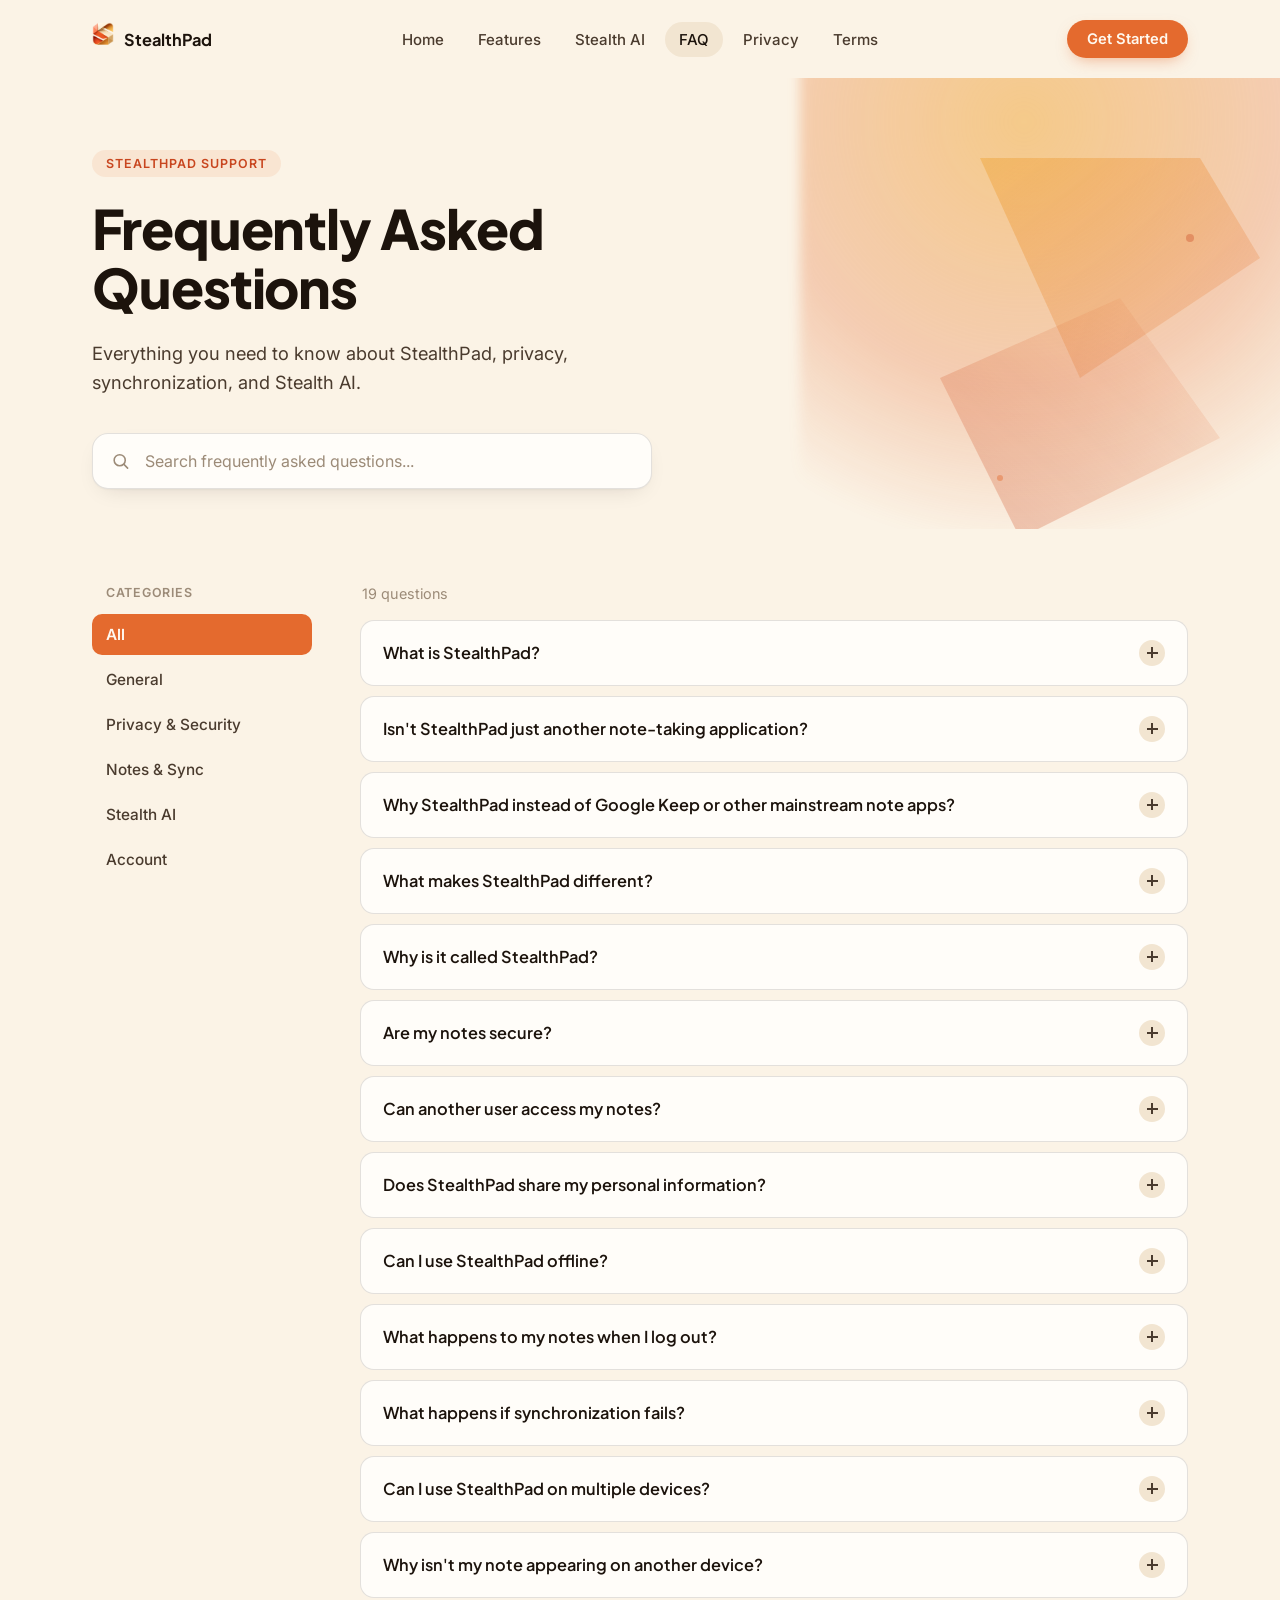
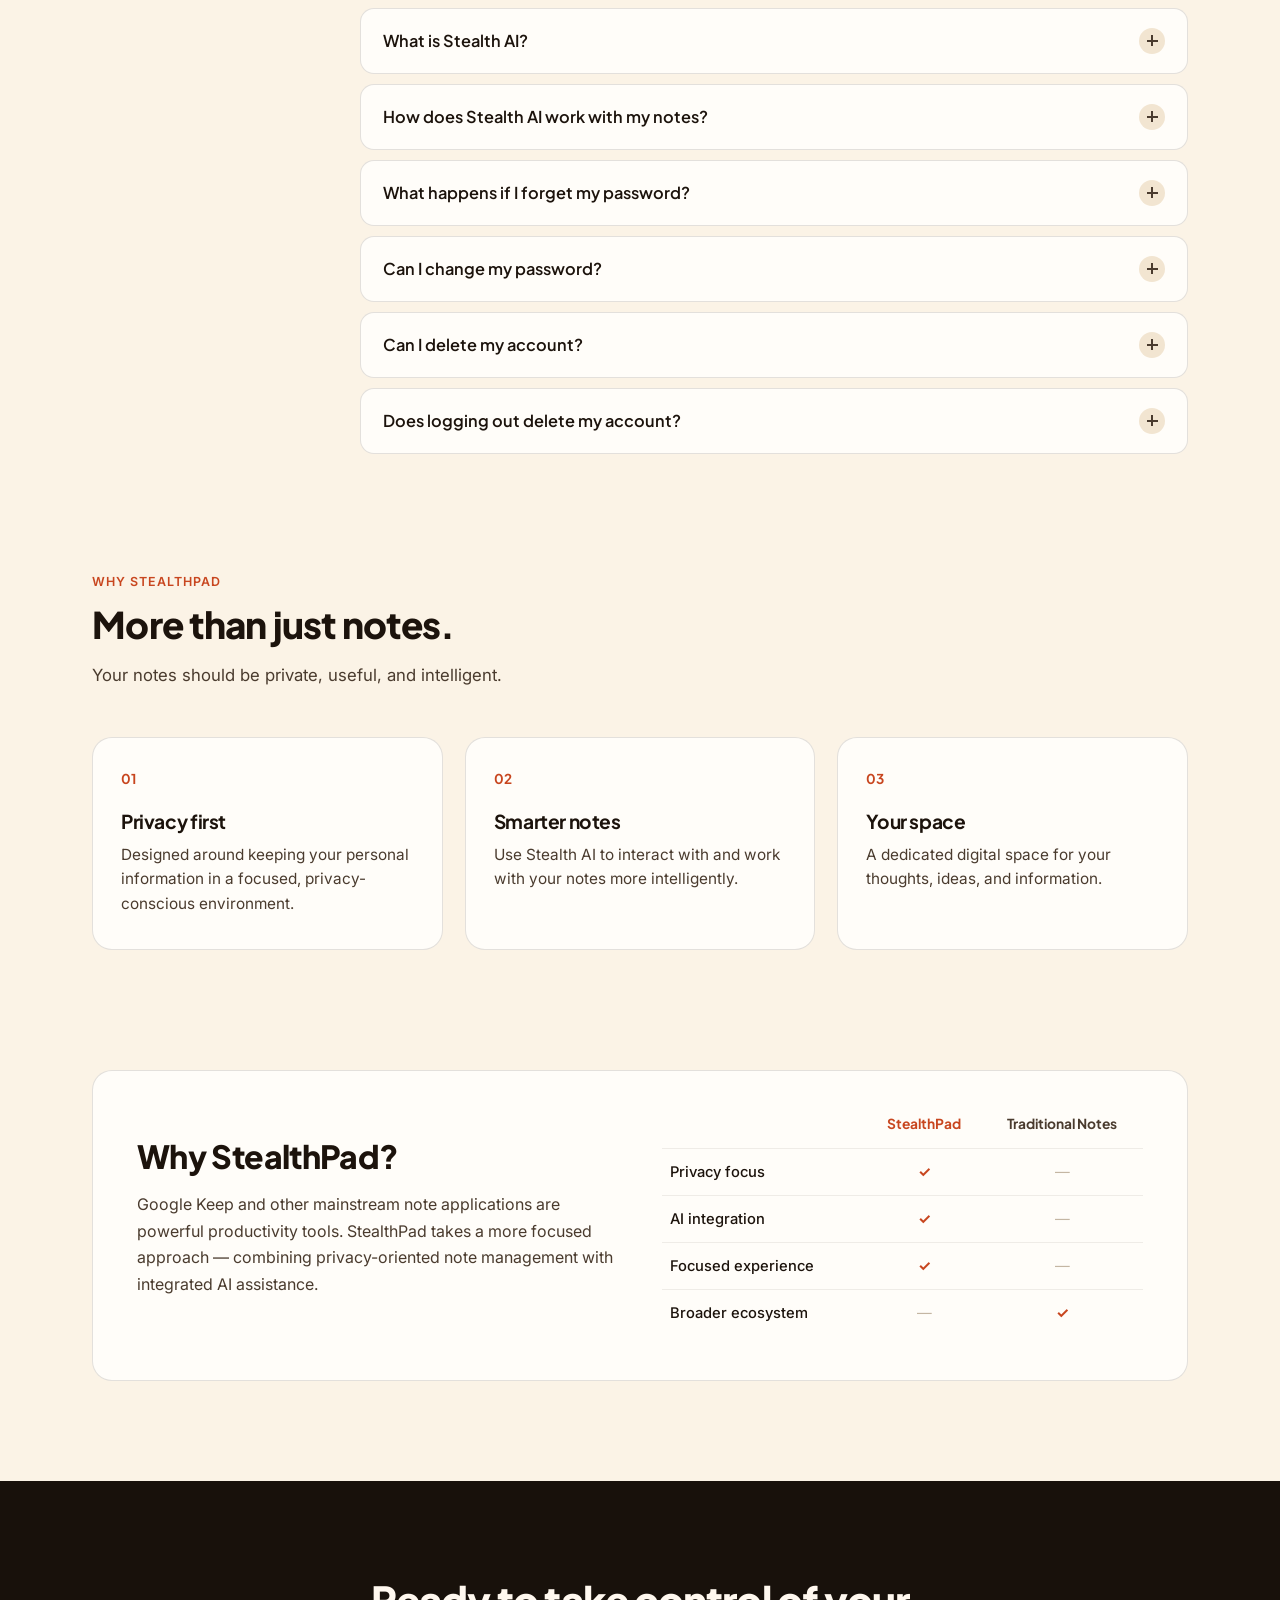
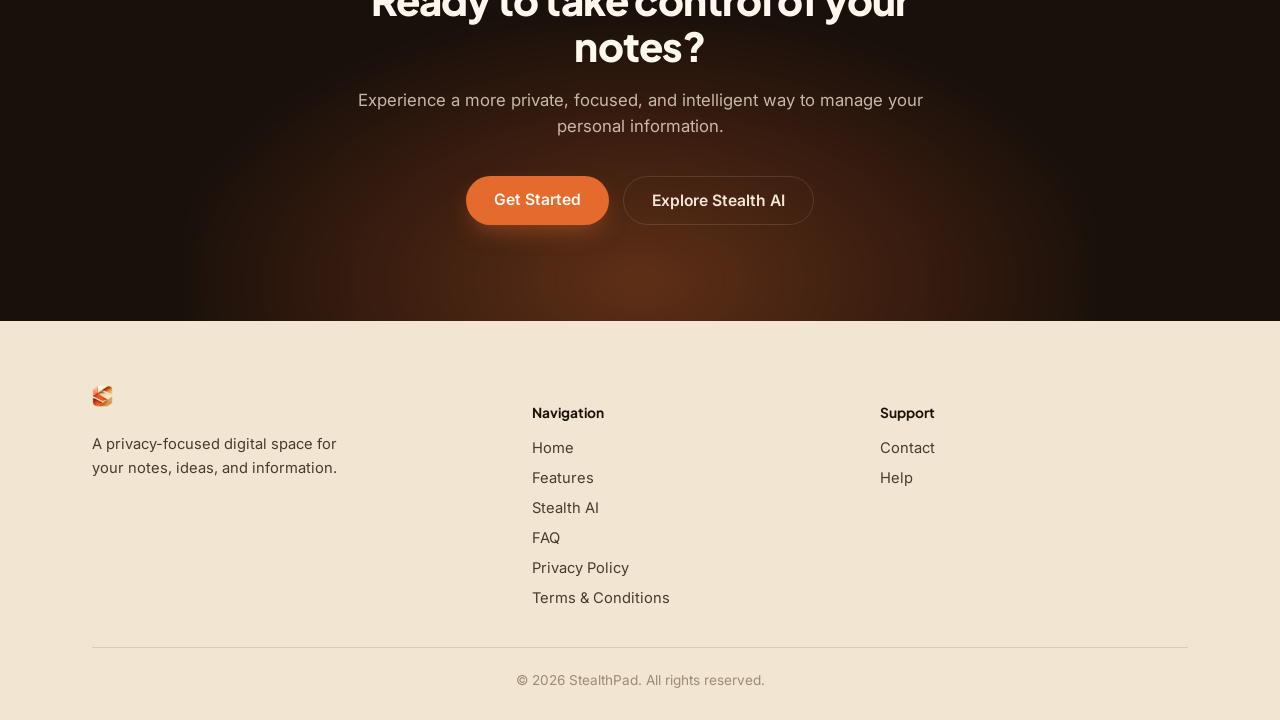
==== docs/stealthpad-faq.html @ f784f818 "Create stealthpad-faq.html" ====
<!DOCTYPE html>
<html lang="en">
<head>
<meta charset="UTF-8">
<meta name="viewport" content="width=device-width, initial-scale=1.0">
<title>FAQ — StealthPad</title>
<meta name="description" content="Answers about StealthPad: privacy, note synchronization, Stealth AI, and your account.">
<link rel="preconnect" href="https://fonts.googleapis.com">
<link rel="preconnect" href="https://fonts.gstatic.com" crossorigin>
<link href="https://fonts.googleapis.com/css2?family=Plus+Jakarta+Sans:wght@500;600;700;800&family=Inter:wght@400;500;600&display=swap" rel="stylesheet">
<style>
  :root{
    --ink:#1c130c;
    --ink-soft:#4a3b2e;
    --paper:#fbf3e6;
    --paper-alt:#f2e5d1;
    --card:#fffdf9;
    --line:rgba(28,19,12,0.12);
    --line-soft:rgba(28,19,12,0.07);
    --orange:#e46a2e;
    --orange-deep:#c8461f;
    --amber:#f0a83e;
    --dark:#18110b;
    --dark-card:#241a11;
    --dark-line:rgba(255,247,235,0.12);
    --dark-text:#f3e6d4;
    --shadow-card: 0 1px 2px rgba(28,19,12,0.04), 0 8px 24px -12px rgba(28,19,12,0.18);
    --radius-lg: 20px;
    --radius-md: 14px;
    --maxw: 1160px;
    --font-display: 'Plus Jakarta Sans', 'Inter', sans-serif;
    --font-body: 'Inter', sans-serif;
  }

  *{box-sizing:border-box;}
  html{scroll-behavior:smooth;}
  body{
    margin:0;
    font-family:var(--font-body);
    color:var(--ink);
    background:var(--paper);
    -webkit-font-smoothing:antialiased;
    overflow-x:hidden;
  }
  img{max-width:100%; display:block;}
  a{color:inherit;}
  button{font-family:inherit;}

  ::selection{ background: var(--amber); color:var(--ink); }

  :focus-visible{
    outline: 2px solid var(--orange-deep);
    outline-offset: 3px;
    border-radius: 6px;
  }

  .wrap{
    max-width:var(--maxw);
    margin:0 auto;
    padding:0 32px;
  }

  h1,h2,h3{
    font-family:var(--font-display);
    color:var(--ink);
    margin:0;
    letter-spacing:-0.02em;
  }

  /* ---------------- NAV ---------------- */
  .site-nav{
    position:sticky;
    top:0;
    z-index:100;
    padding:20px 0;
    transition: background-color 280ms ease, box-shadow 280ms ease, padding 280ms ease, backdrop-filter 280ms ease;
  }
  .site-nav.scrolled{
    padding:12px 0;
    background:rgba(251,243,230,0.78);
    backdrop-filter: blur(14px) saturate(160%);
    -webkit-backdrop-filter: blur(14px) saturate(160%);
    box-shadow: 0 1px 0 var(--line);
  }
  .nav-row{
    display:flex;
    align-items:center;
    justify-content:space-between;
    gap:24px;
  }
  .brand{
    display:flex;
    align-items:center;
    gap:10px;
    text-decoration:none;
    flex-shrink:0;
  }
  .brand img{
    height:34px;
    width:auto;
    transition: height 280ms ease;
  }
  .site-nav.scrolled .brand img{ height:28px; }
  .brand-name{
    font-family:var(--font-display);
    font-weight:700;
    font-size:1.02rem;
    color:var(--ink);
  }

  .nav-links{
    display:flex;
    align-items:center;
    gap:6px;
    list-style:none;
    margin:0; padding:0;
  }
  .nav-links a{
    text-decoration:none;
    color:var(--ink-soft);
    font-size:0.94rem;
    font-weight:500;
    padding:8px 14px;
    border-radius:999px;
    transition: color 180ms ease, background-color 180ms ease;
  }
  .nav-links a:hover{ color:var(--ink); background:var(--line-soft); }
  .nav-links a.current{ color:var(--ink); background:var(--paper-alt); }

  .nav-cta{
    display:inline-flex;
    align-items:center;
    gap:8px;
    background:var(--orange);
    color:#fff8ef;
    font-weight:600;
    font-size:0.92rem;
    padding:10px 20px;
    border-radius:999px;
    text-decoration:none;
    border:none;
    cursor:pointer;
    box-shadow: 0 6px 16px -6px rgba(228,106,46,0.55);
    transition: transform 160ms ease, box-shadow 160ms ease, background-color 160ms ease;
    flex-shrink:0;
  }
  .nav-cta:hover{
    background:var(--orange-deep);
    transform:translateY(-1px);
    box-shadow: 0 10px 22px -8px rgba(200,70,31,0.6);
  }

  .nav-toggle{
    display:none;
    background:none;
    border:none;
    cursor:pointer;
    padding:8px;
    color:var(--ink);
  }
  .nav-toggle svg{ width:24px; height:24px; }

  .mobile-panel{
    display:none;
    flex-direction:column;
    gap:2px;
    background:var(--card);
    border:1px solid var(--line);
    border-radius:16px;
    margin-top:12px;
    padding:8px;
    box-shadow: var(--shadow-card);
  }
  .mobile-panel a{
    text-decoration:none;
    color:var(--ink);
    padding:12px 14px;
    border-radius:10px;
    font-weight:500;
    font-size:0.98rem;
  }
  .mobile-panel a:active{ background:var(--paper-alt); }
  .mobile-panel.open{ display:flex; }

  /* ---------------- HERO ---------------- */
  .hero{
    position:relative;
    padding:72px 0 40px;
    overflow:hidden;
  }
  .hero-glow{
    position:absolute;
    top:-180px;
    right:-160px;
    width:640px;
    height:640px;
    background: radial-gradient(circle at 35% 35%, rgba(240,168,62,0.55), rgba(228,106,46,0.28) 45%, rgba(228,106,46,0) 72%);
    filter: blur(6px);
    pointer-events:none;
    z-index:0;
  }
  .hero-shapes{
    position:absolute;
    top:40px;
    right:-40px;
    width:460px;
    height:460px;
    z-index:0;
    opacity:0.9;
    pointer-events:none;
  }
  .hero-grain{
    position:absolute;
    inset:0;
    opacity:0.05;
    mix-blend-mode:multiply;
    pointer-events:none;
    z-index:0;
  }
  .hero-inner{
    position:relative;
    z-index:1;
    max-width:640px;
  }
  .eyebrow{
    display:inline-block;
    font-size:0.78rem;
    font-weight:600;
    letter-spacing:0.08em;
    text-transform:uppercase;
    color:var(--orange-deep);
    background: rgba(228,106,46,0.1);
    padding:6px 14px;
    border-radius:999px;
    margin-bottom:22px;
  }
  .hero h1{
    font-size:clamp(2.4rem, 4.6vw, 3.4rem);
    font-weight:800;
    line-height:1.08;
    margin-bottom:22px;
  }
  .hero p.lede{
    font-size:1.14rem;
    line-height:1.6;
    color:var(--ink-soft);
    max-width:520px;
    margin-bottom:36px;
  }

  .search-box{
    position:relative;
    max-width:560px;
  }
  .search-box input{
    width:100%;
    font-family:var(--font-body);
    font-size:1rem;
    padding:17px 20px 17px 52px;
    border-radius:16px;
    border:1px solid var(--line);
    background:var(--card);
    color:var(--ink);
    box-shadow: var(--shadow-card);
    transition: box-shadow 200ms ease, border-color 200ms ease;
  }
  .search-box input::placeholder{ color:#9c8b78; }
  .search-box input:focus{
    outline:none;
    border-color: var(--orange);
    box-shadow: 0 0 0 4px rgba(228,106,46,0.14), var(--shadow-card);
  }
  .search-box svg{
    position:absolute;
    left:19px;
    top:50%;
    transform:translateY(-50%);
    width:19px; height:19px;
    color:#9c8b78;
    pointer-events:none;
  }

  /* ---------------- FAQ SECTION ---------------- */
  .faq-section{
    padding:56px 0 100px;
  }
  .faq-layout{
    display:grid;
    grid-template-columns:220px 1fr;
    gap:48px;
    align-items:start;
  }
  .cat-rail{
    position:sticky;
    top:104px;
    display:flex;
    flex-direction:column;
    gap:4px;
  }
  .cat-rail-label{
    font-size:0.78rem;
    font-weight:600;
    text-transform:uppercase;
    letter-spacing:0.06em;
    color:#9c8b78;
    margin:0 0 10px 14px;
  }
  .cat-btn{
    text-align:left;
    background:none;
    border:none;
    cursor:pointer;
    padding:11px 14px;
    border-radius:10px;
    font-size:0.96rem;
    font-weight:500;
    color:var(--ink-soft);
    transition: background-color 160ms ease, color 160ms ease;
  }
  .cat-btn:hover{ background:var(--line-soft); color:var(--ink); }
  .cat-btn.active{
    background:var(--orange);
    color:#fff8ef;
    font-weight:600;
  }

  .cat-pills{
    display:none;
  }

  .faq-count{
    font-size:0.9rem;
    color:#9c8b78;
    margin:0 0 18px 2px;
  }

  .accordion{
    display:flex;
    flex-direction:column;
    gap:10px;
  }
  .accordion-item{
    background:var(--card);
    border:1px solid var(--line);
    border-radius:var(--radius-md);
    overflow:hidden;
    transition: border-color 180ms ease, box-shadow 180ms ease;
  }
  .accordion-item:hover{
    border-color: rgba(228,106,46,0.35);
  }
  .accordion-item.open{
    box-shadow: var(--shadow-card);
    border-color: rgba(228,106,46,0.4);
  }
  .accordion-trigger{
    width:100%;
    display:flex;
    align-items:center;
    justify-content:space-between;
    gap:16px;
    background:none;
    border:none;
    cursor:pointer;
    text-align:left;
    padding:19px 22px;
    font-family:var(--font-display);
    font-size:1.02rem;
    font-weight:600;
    color:var(--ink);
  }
  .accordion-icon{
    flex-shrink:0;
    width:26px; height:26px;
    border-radius:50%;
    background:var(--paper-alt);
    display:flex;
    align-items:center;
    justify-content:center;
    position:relative;
    transition: background-color 200ms ease;
  }
  .accordion-item.open .accordion-icon{ background: var(--orange); }
  .accordion-icon::before,
  .accordion-icon::after{
    content:"";
    position:absolute;
    background:var(--ink-soft);
    transition: background-color 200ms ease, transform 200ms ease, opacity 200ms ease;
  }
  .accordion-icon::before{ width:11px; height:1.6px; }
  .accordion-icon::after{ width:1.6px; height:11px; }
  .accordion-item.open .accordion-icon::before,
  .accordion-item.open .accordion-icon::after{ background:#fff8ef; }
  .accordion-item.open .accordion-icon::after{ transform:scaleY(0); }

  .accordion-panel{
    display:grid;
    grid-template-rows:0fr;
    transition: grid-template-rows 320ms ease;
  }
  .accordion-item.open .accordion-panel{ grid-template-rows:1fr; }
  .accordion-panel-inner{ overflow:hidden; }
  .accordion-body{
    padding:0 22px 22px 22px;
    color:var(--ink-soft);
    font-size:0.98rem;
    line-height:1.65;
    max-width:640px;
  }
  .accordion-body ul{ margin:10px 0 0; padding-left:20px; }
  .accordion-body li{ margin-bottom:4px; }
  .accordion-body p + p{ margin-top:12px; }

  .no-results{
    display:none;
    padding:48px 24px;
    text-align:center;
    color:#9c8b78;
    font-size:1rem;
    border:1px dashed var(--line);
    border-radius:var(--radius-md);
  }
  .no-results.show{ display:block; }

  /* ---------------- DIFFERENTIATORS ---------------- */
  .diff-section{
    padding:20px 0 100px;
  }
  .section-head{
    max-width:560px;
    margin-bottom:48px;
  }
  .section-label{
    font-size:0.78rem;
    font-weight:600;
    letter-spacing:0.08em;
    text-transform:uppercase;
    color:var(--orange-deep);
    margin-bottom:14px;
    display:block;
  }
  .section-head h2{
    font-size:clamp(1.8rem, 3vw, 2.3rem);
    font-weight:800;
    line-height:1.15;
    margin-bottom:14px;
  }
  .section-head p{
    font-size:1.05rem;
    color:var(--ink-soft);
    line-height:1.6;
  }

  .diff-grid{
    display:grid;
    grid-template-columns:repeat(3, 1fr);
    gap:22px;
  }
  .diff-card{
    background:var(--card);
    border:1px solid var(--line);
    border-radius:var(--radius-lg);
    padding:32px 28px;
    transition: transform 220ms ease, box-shadow 220ms ease, border-color 220ms ease;
  }
  .diff-card:hover{
    transform:translateY(-4px);
    box-shadow: var(--shadow-card);
    border-color: rgba(228,106,46,0.3);
  }
  .diff-num{
    font-family:var(--font-display);
    font-size:0.85rem;
    font-weight:700;
    color:var(--orange-deep);
    margin-bottom:22px;
  }
  .diff-card h3{
    font-size:1.2rem;
    font-weight:700;
    margin-bottom:10px;
  }
  .diff-card p{
    color:var(--ink-soft);
    font-size:0.96rem;
    line-height:1.6;
    margin:0;
  }

  /* ---------------- COMPARISON ---------------- */
  .compare-section{ padding:20px 0 100px; }
  .compare-wrap{
    background:var(--card);
    border:1px solid var(--line);
    border-radius:var(--radius-lg);
    padding:44px;
    display:grid;
    grid-template-columns:1fr 1fr;
    gap:44px;
    align-items:center;
  }
  .compare-copy h2{
    font-size:clamp(1.6rem, 2.6vw, 2rem);
    font-weight:800;
    margin-bottom:16px;
    line-height:1.2;
  }
  .compare-copy p{
    color:var(--ink-soft);
    font-size:1rem;
    line-height:1.65;
  }
  .compare-table{
    width:100%;
    border-collapse:collapse;
  }
  .compare-table th{
    font-family:var(--font-display);
    font-size:0.86rem;
    font-weight:700;
    text-align:center;
    padding:0 8px 16px;
    color:var(--ink-soft);
  }
  .compare-table th:first-child{ text-align:left; font-weight:500; color:transparent; }
  .compare-table th.brand-col{ color:var(--orange-deep); }
  .compare-table td{
    padding:14px 8px;
    border-top:1px solid var(--line-soft);
    font-size:0.92rem;
    text-align:center;
  }
  .compare-table td:first-child{
    text-align:left;
    color:var(--ink);
    font-weight:500;
  }
  .mark-yes{ color:var(--orange-deep); font-weight:700; }
  .mark-no{ color:#c4b6a3; }

  /* ---------------- CTA ---------------- */
  .cta-section{
    background:var(--dark);
    color:var(--dark-text);
    padding:96px 0;
    position:relative;
    overflow:hidden;
  }
  .cta-shape{
    position:absolute;
    bottom:-220px;
    left:50%;
    transform:translateX(-50%);
    width:900px;
    height:520px;
    background: radial-gradient(ellipse at center, rgba(228,106,46,0.35), rgba(200,70,31,0.12) 55%, transparent 75%);
    filter:blur(10px);
    pointer-events:none;
  }
  .cta-inner{
    position:relative;
    z-index:1;
    max-width:600px;
    margin:0 auto;
    text-align:center;
  }
  .cta-inner h2{
    color:#fff8ef;
    font-size:clamp(1.9rem, 3.6vw, 2.5rem);
    font-weight:800;
    line-height:1.15;
    margin-bottom:18px;
  }
  .cta-inner p{
    color:rgba(243,230,212,0.78);
    font-size:1.05rem;
    line-height:1.6;
    margin-bottom:36px;
  }
  .cta-buttons{
    display:flex;
    gap:14px;
    justify-content:center;
    flex-wrap:wrap;
  }
  .btn-primary{
    background:var(--orange);
    color:#fff8ef;
    font-weight:600;
    font-size:0.98rem;
    padding:14px 28px;
    border-radius:999px;
    text-decoration:none;
    border:none;
    cursor:pointer;
    box-shadow: 0 10px 24px -8px rgba(228,106,46,0.55);
    transition: transform 160ms ease, background-color 160ms ease;
  }
  .btn-primary:hover{ background:var(--orange-deep); transform:translateY(-1px); }
  .btn-secondary{
    background:transparent;
    color:var(--dark-text);
    font-weight:600;
    font-size:0.98rem;
    padding:14px 28px;
    border-radius:999px;
    text-decoration:none;
    border:1px solid var(--dark-line);
    cursor:pointer;
    transition: background-color 160ms ease, border-color 160ms ease;
  }
  .btn-secondary:hover{ background:rgba(255,247,235,0.06); border-color:rgba(255,247,235,0.3); }

  /* ---------------- FOOTER ---------------- */
  .site-footer{
    background:var(--paper-alt);
    padding:64px 0 32px;
  }
  .footer-top{
    display:grid;
    grid-template-columns:1.3fr 1fr 1fr;
    gap:40px;
    padding-bottom:40px;
    border-bottom:1px solid var(--line);
  }
  .footer-brand img{ height:32px; margin-bottom:16px; }
  .footer-brand p{
    color:var(--ink-soft);
    font-size:0.92rem;
    line-height:1.6;
    max-width:280px;
    margin:0;
  }
  .footer-col h4{
    font-family:var(--font-display);
    font-size:0.86rem;
    font-weight:700;
    margin-bottom:16px;
    color:var(--ink);
  }
  .footer-col ul{
    list-style:none;
    margin:0; padding:0;
    display:flex;
    flex-direction:column;
    gap:10px;
  }
  .footer-col a{
    text-decoration:none;
    color:var(--ink-soft);
    font-size:0.92rem;
    transition: color 160ms ease;
  }
  .footer-col a:hover{ color:var(--orange-deep); }
  .footer-bottom{
    padding-top:24px;
    text-align:center;
    font-size:0.85rem;
    color:#9c8b78;
  }

  /* ---------------- RESPONSIVE ---------------- */
  @media (max-width: 900px){
    .wrap{ padding:0 22px; }
    .nav-links{ display:none; }
    .nav-toggle{ display:inline-flex; }
    .faq-layout{ grid-template-columns:1fr; gap:24px; }
    .cat-rail{ display:none; }
    .cat-pills{
      display:flex;
      gap:8px;
      overflow-x:auto;
      padding-bottom:4px;
      -webkit-overflow-scrolling:touch;
      scrollbar-width:none;
    }
    .cat-pills::-webkit-scrollbar{ display:none; }
    .cat-pills button{
      flex-shrink:0;
      background:var(--card);
      border:1px solid var(--line);
      color:var(--ink-soft);
      font-size:0.9rem;
      font-weight:500;
      padding:9px 16px;
      border-radius:999px;
      cursor:pointer;
      white-space:nowrap;
    }
    .cat-pills button.active{
      background:var(--orange);
      border-color:var(--orange);
      color:#fff8ef;
      font-weight:600;
    }
    .diff-grid{ grid-template-columns:1fr; }
    .compare-wrap{ grid-template-columns:1fr; padding:28px; }
    .footer-top{ grid-template-columns:1fr; gap:32px; }
    .hero-shapes{ width:320px; height:320px; top:10px; right:-80px; opacity:0.6;}
    .hero-glow{ width:420px; height:420px; top:-140px; right:-140px; }
  }

  @media (max-width: 560px){
    .hero{ padding:52px 0 28px; }
    .hero p.lede{ font-size:1.02rem; }
    .accordion-trigger{ padding:16px 18px; font-size:0.98rem; }
    .accordion-body{ padding:0 18px 18px; }
    .compare-table th, .compare-table td{ font-size:0.82rem; padding:10px 4px; }
    .cta-section{ padding:72px 0; }
  }

  @media (prefers-reduced-motion: reduce){
    *{ transition-duration:0.001ms !important; animation-duration:0.001ms !important; scroll-behavior:auto !important; }
  }
</style>
</head>
<body>

<nav class="site-nav" id="siteNav">
  <div class="wrap nav-row">
    <a href="#" class="brand" aria-label="StealthPad home">
      <img src="[data-uri]" alt="StealthPad">
      <span class="brand-name">StealthPad</span>
    </a>
    <ul class="nav-links">
      <li><a href="#">Home</a></li>
      <li><a href="#">Features</a></li>
      <li><a href="#">Stealth AI</a></li>
      <li><a href="#" class="current">FAQ</a></li>
      <li><a href="#">Privacy</a></li>
      <li><a href="#">Terms</a></li>
    </ul>
    <a href="#" class="nav-cta">Get Started</a>
    <button class="nav-toggle" id="navToggle" aria-label="Open menu" aria-expanded="false" aria-controls="mobilePanel">
      <svg viewBox="0 0 24 24" fill="none" stroke="currentColor" stroke-width="2" stroke-linecap="round"><line x1="4" y1="7" x2="20" y2="7"/><line x1="4" y1="12" x2="20" y2="12"/><line x1="4" y1="17" x2="20" y2="17"/></svg>
    </button>
  </div>
  <div class="wrap">
    <div class="mobile-panel" id="mobilePanel">
      <a href="#">Home</a>
      <a href="#">Features</a>
      <a href="#">Stealth AI</a>
      <a href="#">FAQ</a>
      <a href="#">Privacy</a>
      <a href="#">Terms</a>
    </div>
  </div>
</nav>

<header class="hero">
  <div class="hero-glow" aria-hidden="true"></div>
  <svg class="hero-shapes" viewBox="0 0 460 460" aria-hidden="true">
    <defs>
      <linearGradient id="g1" x1="0" y1="0" x2="1" y2="1">
        <stop offset="0%" stop-color="#f0a83e" stop-opacity="0.55"/>
        <stop offset="100%" stop-color="#e46a2e" stop-opacity="0.15"/>
      </linearGradient>
      <linearGradient id="g2" x1="0" y1="1" x2="1" y2="0">
        <stop offset="0%" stop-color="#c8461f" stop-opacity="0.35"/>
        <stop offset="100%" stop-color="#e46a2e" stop-opacity="0.05"/>
      </linearGradient>
    </defs>
    <path d="M120 40 L340 40 L400 140 L220 260 Z" fill="url(#g1)"/>
    <path d="M80 260 L260 180 L360 320 L160 420 Z" fill="url(#g2)"/>
    <circle cx="330" cy="120" r="4" fill="#c8461f" opacity="0.4"/>
    <circle cx="140" cy="360" r="3" fill="#e46a2e" opacity="0.5"/>
  </svg>
  <div class="wrap">
    <div class="hero-inner">
      <span class="eyebrow">StealthPad Support</span>
      <h1>Frequently Asked Questions</h1>
      <p class="lede">Everything you need to know about StealthPad, privacy, synchronization, and Stealth AI.</p>
      <div class="search-box">
        <svg viewBox="0 0 24 24" fill="none" stroke="currentColor" stroke-width="2" stroke-linecap="round" stroke-linejoin="round"><circle cx="11" cy="11" r="7"/><line x1="21" y1="21" x2="16.65" y2="16.65"/></svg>
        <input type="text" id="faqSearch" placeholder="Search frequently asked questions..." aria-label="Search frequently asked questions">
      </div>
    </div>
  </div>
</header>

<section class="faq-section" id="faq">
  <div class="wrap">
    <div class="cat-pills" id="catPills"></div>
    <div class="faq-layout">
      <div class="cat-rail" id="catRail">
        <span class="cat-rail-label">Categories</span>
      </div>
      <div>
        <p class="faq-count" id="faqCount"></p>
        <div class="accordion" id="accordion"></div>
        <p class="no-results" id="noResults">No questions found.</p>
      </div>
    </div>
  </div>
</section>

<section class="diff-section">
  <div class="wrap">
    <div class="section-head">
      <span class="section-label">Why StealthPad</span>
      <h2>More than just notes.</h2>
      <p>Your notes should be private, useful, and intelligent.</p>
    </div>
    <div class="diff-grid">
      <div class="diff-card">
        <div class="diff-num">01</div>
        <h3>Privacy first</h3>
        <p>Designed around keeping your personal information in a focused, privacy-conscious environment.</p>
      </div>
      <div class="diff-card">
        <div class="diff-num">02</div>
        <h3>Smarter notes</h3>
        <p>Use Stealth AI to interact with and work with your notes more intelligently.</p>
      </div>
      <div class="diff-card">
        <div class="diff-num">03</div>
        <h3>Your space</h3>
        <p>A dedicated digital space for your thoughts, ideas, and information.</p>
      </div>
    </div>
  </div>
</section>

<section class="compare-section">
  <div class="wrap">
    <div class="compare-wrap">
      <div class="compare-copy">
        <h2>Why StealthPad?</h2>
        <p>Google Keep and other mainstream note applications are powerful productivity tools. StealthPad takes a more focused approach — combining privacy-oriented note management with integrated AI assistance.</p>
      </div>
      <table class="compare-table">
        <thead>
          <tr>
            <th></th>
            <th class="brand-col">StealthPad</th>
            <th>Traditional Notes</th>
          </tr>
        </thead>
        <tbody>
          <tr><td>Privacy focus</td><td class="mark-yes">✓</td><td class="mark-no">—</td></tr>
          <tr><td>AI integration</td><td class="mark-yes">✓</td><td class="mark-no">—</td></tr>
          <tr><td>Focused experience</td><td class="mark-yes">✓</td><td class="mark-no">—</td></tr>
          <tr><td>Broader ecosystem</td><td class="mark-no">—</td><td class="mark-yes">✓</td></tr>
        </tbody>
      </table>
    </div>
  </div>
</section>

<section class="cta-section">
  <div class="cta-shape" aria-hidden="true"></div>
  <div class="wrap">
    <div class="cta-inner">
      <h2>Ready to take control of your notes?</h2>
      <p>Experience a more private, focused, and intelligent way to manage your personal information.</p>
      <div class="cta-buttons">
        <a href="#" class="btn-primary">Get Started</a>
        <a href="#" class="btn-secondary">Explore Stealth AI</a>
      </div>
    </div>
  </div>
</section>

<footer class="site-footer">
  <div class="wrap">
    <div class="footer-top">
      <div class="footer-brand">
        <img src="[data-uri]" alt="StealthPad">
        <p>A privacy-focused digital space for your notes, ideas, and information.</p>
      </div>
      <div class="footer-col">
        <h4>Navigation</h4>
        <ul>
          <li><a href="#">Home</a></li>
          <li><a href="#">Features</a></li>
          <li><a href="#">Stealth AI</a></li>
          <li><a href="#">FAQ</a></li>
          <li><a href="#">Privacy Policy</a></li>
          <li><a href="#">Terms & Conditions</a></li>
        </ul>
      </div>
      <div class="footer-col">
        <h4>Support</h4>
        <ul>
          <li><a href="#">Contact</a></li>
          <li><a href="#">Help</a></li>
        </ul>
      </div>
    </div>
    <div class="footer-bottom">© 2026 StealthPad. All rights reserved.</div>
  </div>
</footer>

<script>
  // ---------- FAQ DATA ----------
  const FAQS = [
    { id:"f1", cat:"general", q:"What is StealthPad?", a:"<p>StealthPad is a privacy-focused digital note-taking application designed to provide a secure and convenient space for creating, organizing, and managing personal information. It combines note management, secure synchronization, and AI-powered capabilities through Stealth AI.</p>" },
    { id:"f2", cat:"general", q:"Isn't StealthPad just another note-taking application?", a:"<p>StealthPad goes beyond traditional note-taking. While creating and managing notes is at its core, the platform is designed with privacy, security, and intelligent assistance as key priorities.</p><p>StealthPad brings together:</p><ul><li>Privacy-focused note management</li><li>Secure account-based access</li><li>Cross-device synchronization</li><li>AI-powered assistance through Stealth AI</li><li>A focused environment for personal information</li></ul><p>The objective is not simply to provide another place to write notes, but to create a private digital space for your thoughts, information, and ideas.</p>" },
    { id:"f3", cat:"general", q:"Why StealthPad instead of Google Keep or other mainstream note apps?", a:"<p>Google Keep and similar applications are excellent general-purpose productivity tools. StealthPad takes a different approach by focusing specifically on privacy-oriented personal note management and integrated AI assistance.</p><p>StealthPad is designed for users who value:</p><ul><li>Privacy-first design</li><li>Dedicated personal note management</li><li>Secure, account-based synchronization</li><li>User-isolated data</li><li>Integrated AI capabilities</li><li>A focused experience rather than a broader productivity ecosystem</li></ul><p>In short: mainstream note applications are built primarily around productivity and ecosystem integration; StealthPad is built around creating a more private and focused environment for your personal information.</p>" },
    { id:"f4", cat:"general", q:"What makes StealthPad different?", a:"<p>StealthPad brings privacy-focused note management and AI assistance together in a single application. Instead of treating AI as a separate service, Stealth AI is integrated into the StealthPad experience to help users interact with and work with their notes.</p>" },
    { id:"f5", cat:"general", q:"Why is it called StealthPad?", a:"<p>The name combines \"Stealth,\" representing privacy and discretion, with \"Pad,\" representing a personal digital notebook.</p><p>StealthPad represents a private digital space where users can keep their thoughts, information, and ideas.</p>" },

    { id:"f6", cat:"privacy", q:"Are my notes secure?", a:"<p>StealthPad uses authenticated accounts and user-specific data access to help protect your notes. Each user's data is associated with their account and is isolated from other users.</p>" },
    { id:"f7", cat:"privacy", q:"Can another user access my notes?", a:"<p>No. Access to notes is tied to the authenticated user account. Users cannot access another user's notes through the application's normal API.</p>" },
    { id:"f8", cat:"privacy", q:"Does StealthPad share my personal information?", a:"<p>StealthPad is designed with privacy in mind and does not intentionally sell users' personal information. Data may be processed by StealthPad and its service providers when necessary to provide application functionality, as described in the Privacy Policy.</p>" },

    { id:"f9", cat:"sync", q:"Can I use StealthPad offline?", a:"<p>Yes. Notes can be stored locally on your device. When an internet connection is available, changes can be synchronized with your account.</p>" },
    { id:"f10", cat:"sync", q:"What happens to my notes when I log out?", a:"<p>Logging out does not delete your account or your synchronized notes. Local session and account data are cleared from the device, while your server-side notes remain associated with your account.</p>" },
    { id:"f11", cat:"sync", q:"What happens if synchronization fails?", a:"<p>StealthPad is designed to retain local changes when synchronization cannot be completed. Once connectivity is restored, synchronization can resume.</p>" },
    { id:"f12", cat:"sync", q:"Can I use StealthPad on multiple devices?", a:"<p>Yes. Sign in using the same account on a supported device to access your synchronized notes.</p>" },
    { id:"f13", cat:"sync", q:"Why isn't my note appearing on another device?", a:"<p>Make sure you're signed into the same account and have an active internet connection. Give synchronization a moment to complete, then refresh or reopen the notes section.</p>" },

    { id:"f14", cat:"ai", q:"What is Stealth AI?", a:"<p>Stealth AI is the AI-powered component of StealthPad. It provides intelligent tools that can help users interact with, understand, and work with their notes.</p>" },
    { id:"f15", cat:"ai", q:"How does Stealth AI work with my notes?", a:"<p>Stealth AI is integrated into the StealthPad experience to provide intelligent assistance around your notes. AI features should only receive the information required for the specific functionality being used.</p>" },

    { id:"f16", cat:"account", q:"What happens if I forget my password?", a:"<p>Select \"Forgot Password\" on the login screen and follow the password-reset process. A verification code will be sent to your registered email address.</p>" },
    { id:"f17", cat:"account", q:"Can I change my password?", a:"<p>Yes. Password management options are available within the application.</p>" },
    { id:"f18", cat:"account", q:"Can I delete my account?", a:"<p>Yes. StealthPad provides an account deletion option. Deleting your account removes the account and its associated server-side notes.</p>" },
    { id:"f19", cat:"account", q:"Does logging out delete my account?", a:"<p>No. Logout and account deletion are completely different actions. Logging out ends your current session, while account deletion removes your account and associated server-side data.</p>" }
  ];

  const CATEGORIES = [
    { key:"all", label:"All" },
    { key:"general", label:"General" },
    { key:"privacy", label:"Privacy & Security" },
    { key:"sync", label:"Notes & Sync" },
    { key:"ai", label:"Stealth AI" },
    { key:"account", label:"Account" }
  ];

  let activeCategory = "all";
  let searchTerm = "";

  const accordionEl = document.getElementById("accordion");
  const noResultsEl = document.getElementById("noResults");
  const faqCountEl = document.getElementById("faqCount");
  const catRail = document.getElementById("catRail");
  const catPills = document.getElementById("catPills");

  // Build category rail (desktop) and pills (mobile)
  CATEGORIES.forEach(cat => {
    const btn = document.createElement("button");
    btn.className = "cat-btn" + (cat.key === "all" ? " active" : "");
    btn.textContent = cat.label;
    btn.dataset.cat = cat.key;
    btn.addEventListener("click", () => setCategory(cat.key));
    catRail.appendChild(btn);

    const pill = document.createElement("button");
    pill.className = cat.key === "all" ? "active" : "";
    pill.textContent = cat.label;
    pill.dataset.cat = cat.key;
    pill.addEventListener("click", () => setCategory(cat.key));
    catPills.appendChild(pill);
  });

  function setCategory(key){
    activeCategory = key;
    document.querySelectorAll(".cat-btn").forEach(b => b.classList.toggle("active", b.dataset.cat === key));
    document.querySelectorAll(".cat-pills button").forEach(b => b.classList.toggle("active", b.dataset.cat === key));
    render();
  }

  function buildAccordionItem(item){
    const el = document.createElement("div");
    el.className = "accordion-item";
    el.dataset.id = item.id;
    el.innerHTML = `
      <button class="accordion-trigger" aria-expanded="false" aria-controls="panel-${item.id}" id="trigger-${item.id}">
        <span>${item.q}</span>
        <span class="accordion-icon" aria-hidden="true"></span>
      </button>
      <div class="accordion-panel" id="panel-${item.id}" role="region" aria-labelledby="trigger-${item.id}">
        <div class="accordion-panel-inner">
          <div class="accordion-body">${item.a}</div>
        </div>
      </div>
    `;
    const trigger = el.querySelector(".accordion-trigger");
    trigger.addEventListener("click", () => toggleItem(el));
    return el;
  }

  function toggleItem(el){
    const willOpen = !el.classList.contains("open");
    // close siblings for a focused, single-open experience
    accordionEl.querySelectorAll(".accordion-item.open").forEach(open => {
      if (open !== el){
        open.classList.remove("open");
        open.querySelector(".accordion-trigger").setAttribute("aria-expanded", "false");
      }
    });
    el.classList.toggle("open", willOpen);
    el.querySelector(".accordion-trigger").setAttribute("aria-expanded", String(willOpen));
  }

  function render(){
    const term = searchTerm.trim().toLowerCase();
    const filtered = FAQS.filter(item => {
      const matchesCat = activeCategory === "all" || item.cat === activeCategory;
      const matchesTerm = !term || item.q.toLowerCase().includes(term) || item.a.toLowerCase().includes(term);
      return matchesCat && matchesTerm;
    });

    accordionEl.innerHTML = "";
    if (filtered.length === 0){
      noResultsEl.classList.add("show");
      faqCountEl.textContent = "";
    } else {
      noResultsEl.classList.remove("show");
      faqCountEl.textContent = filtered.length === FAQS.length
        ? `${filtered.length} questions`
        : `${filtered.length} ${filtered.length === 1 ? "question" : "questions"} found`;
      filtered.forEach(item => accordionEl.appendChild(buildAccordionItem(item)));
    }
  }

  document.getElementById("faqSearch").addEventListener("input", (e) => {
    searchTerm = e.target.value;
    render();
  });

  render();

  // ---------- NAV SCROLL BEHAVIOR ----------
  const nav = document.getElementById("siteNav");
  function onScroll(){
    nav.classList.toggle("scrolled", window.scrollY > 12);
  }
  window.addEventListener("scroll", onScroll, { passive:true });
  onScroll();

  // ---------- MOBILE MENU ----------
  const navToggle = document.getElementById("navToggle");
  const mobilePanel = document.getElementById("mobilePanel");
  navToggle.addEventListener("click", () => {
    const isOpen = mobilePanel.classList.toggle("open");
    navToggle.setAttribute("aria-expanded", String(isOpen));
  });
  mobilePanel.querySelectorAll("a").forEach(a => {
    a.addEventListener("click", () => {
      mobilePanel.classList.remove("open");
      navToggle.setAttribute("aria-expanded", "false");
    });
  });
</script>
</body>
</html>
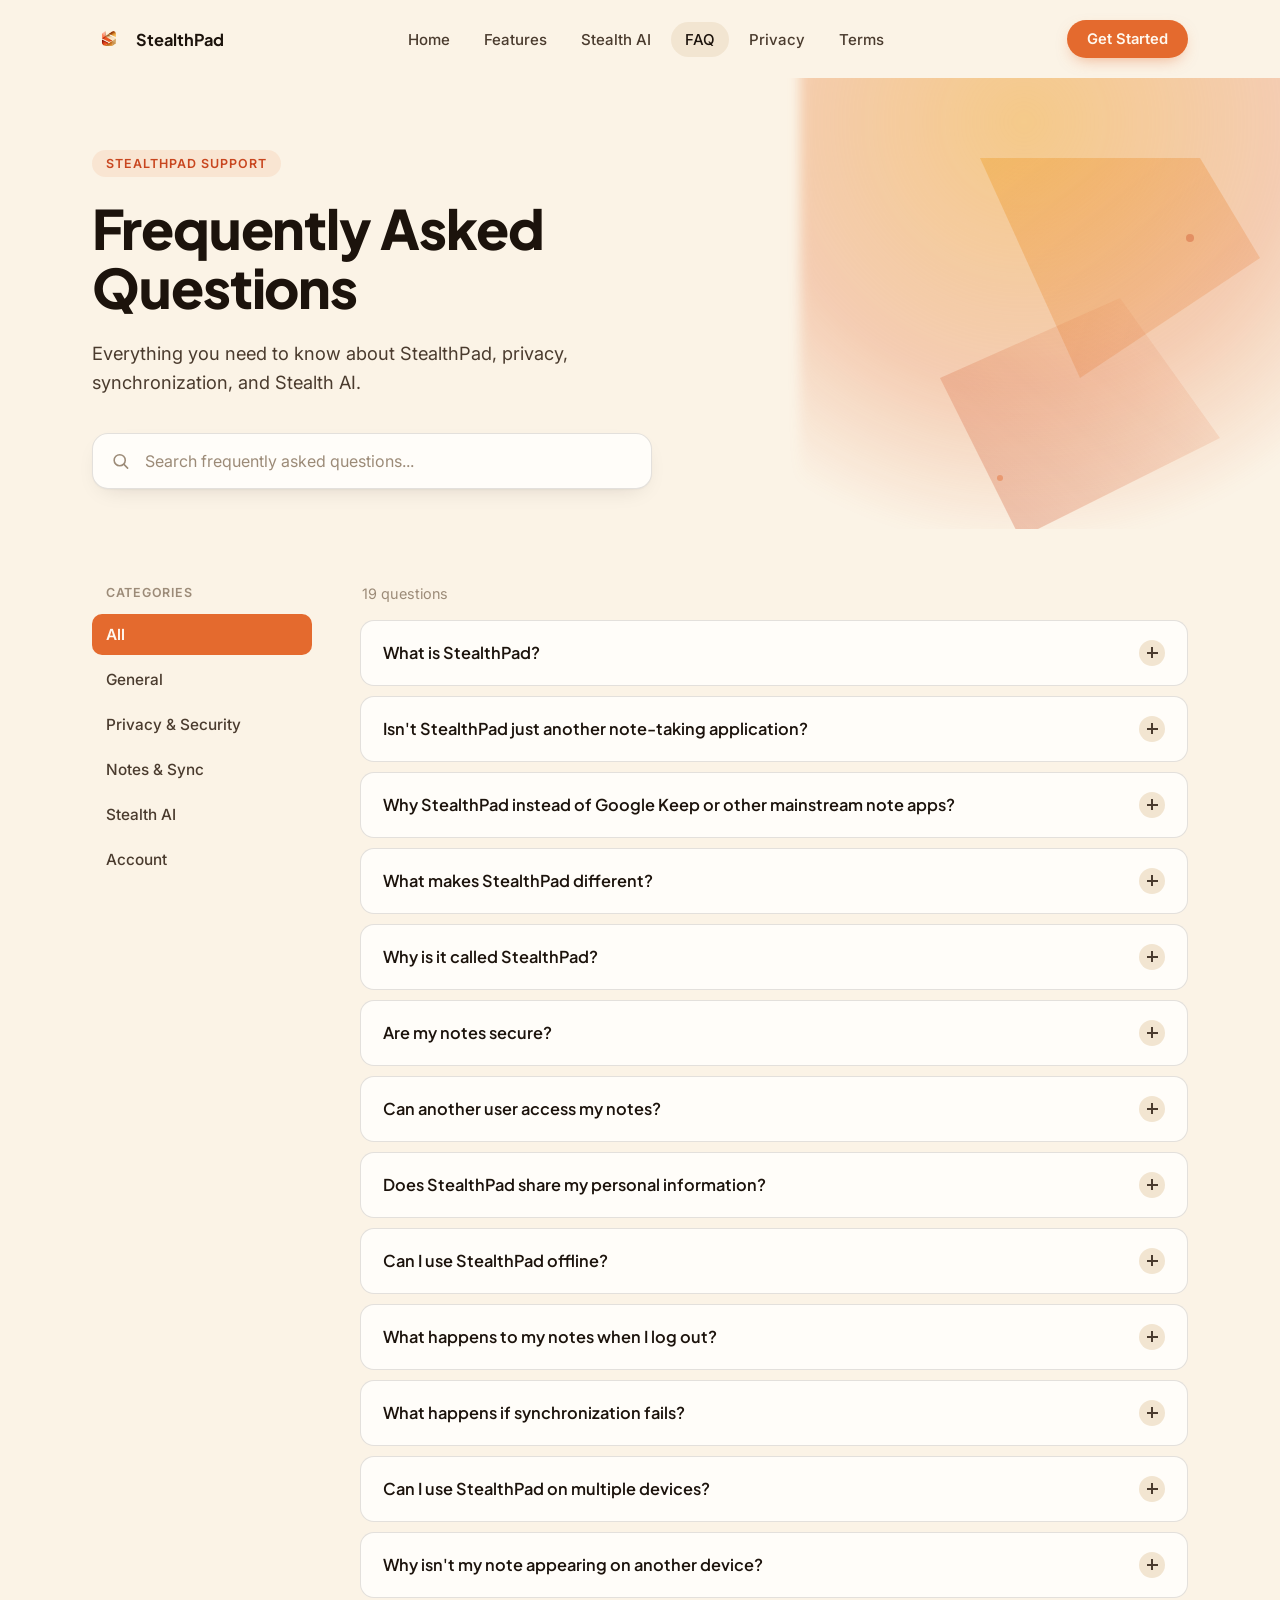
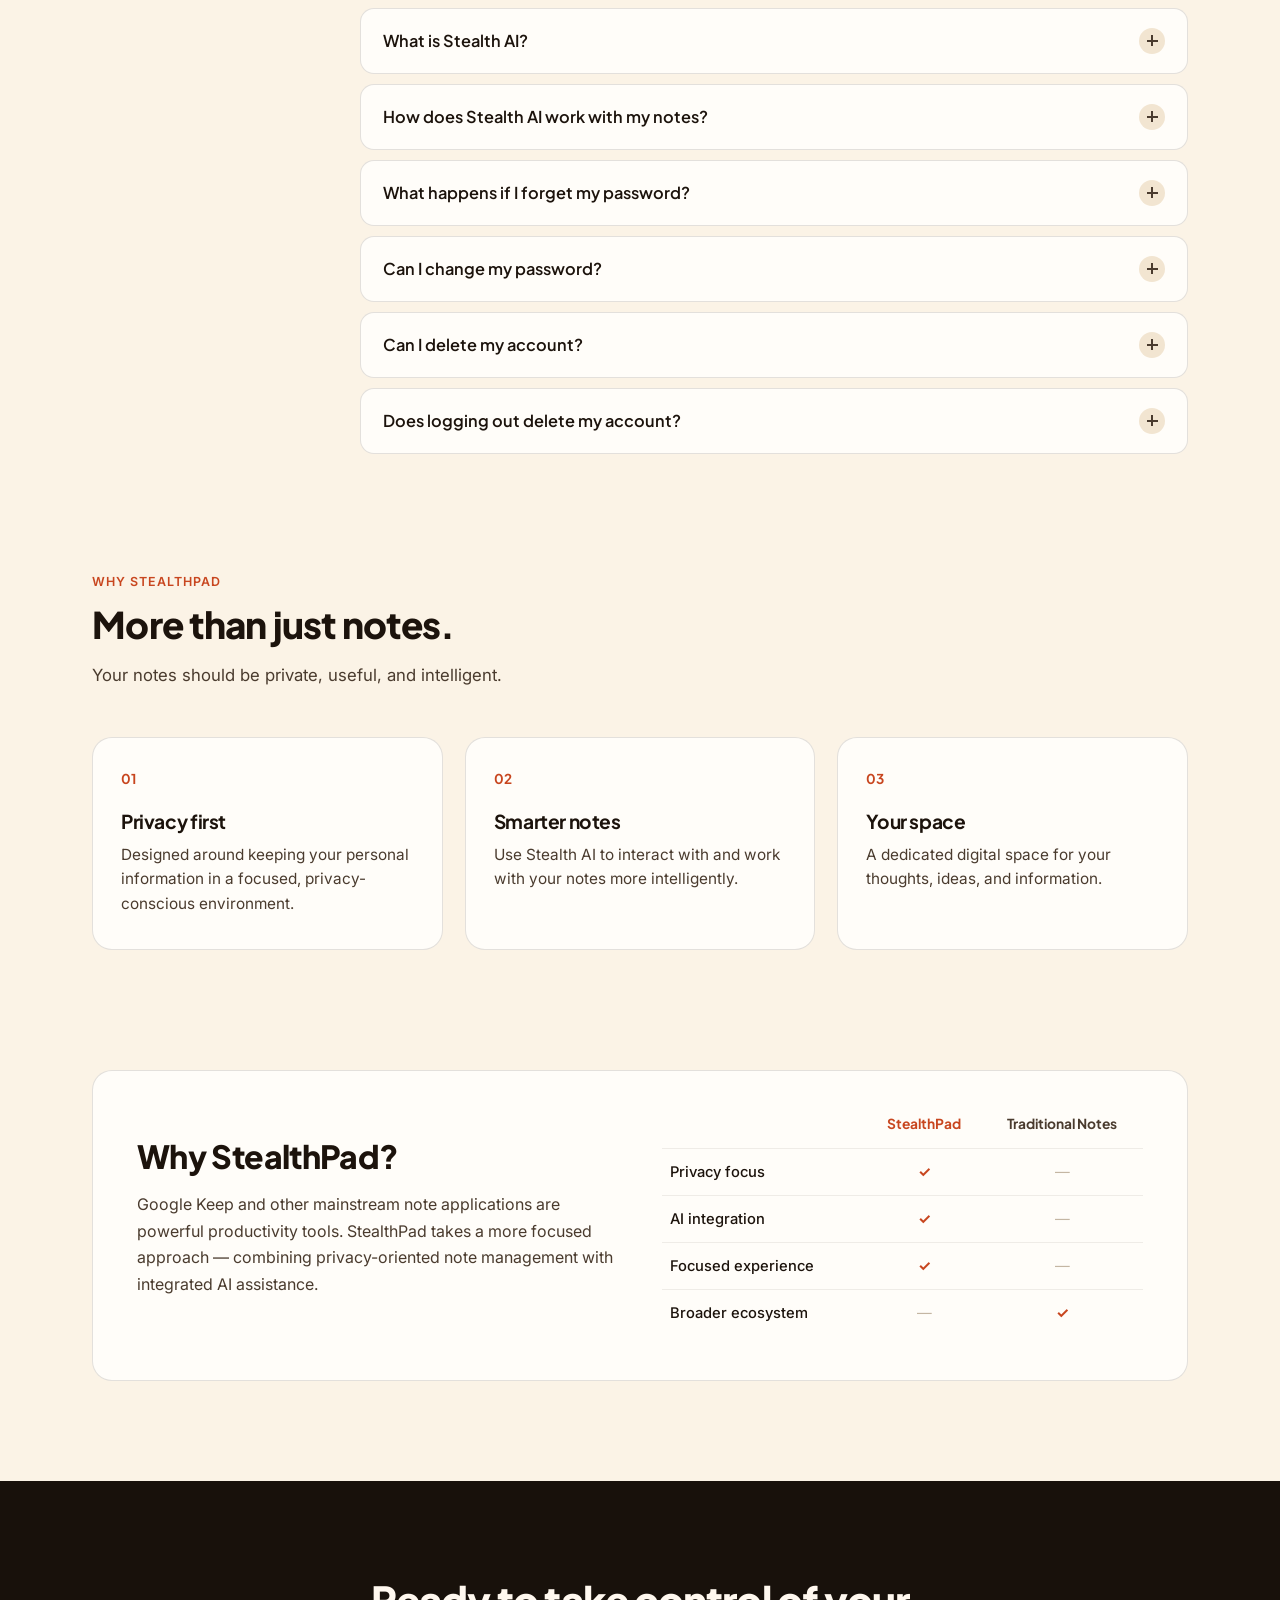
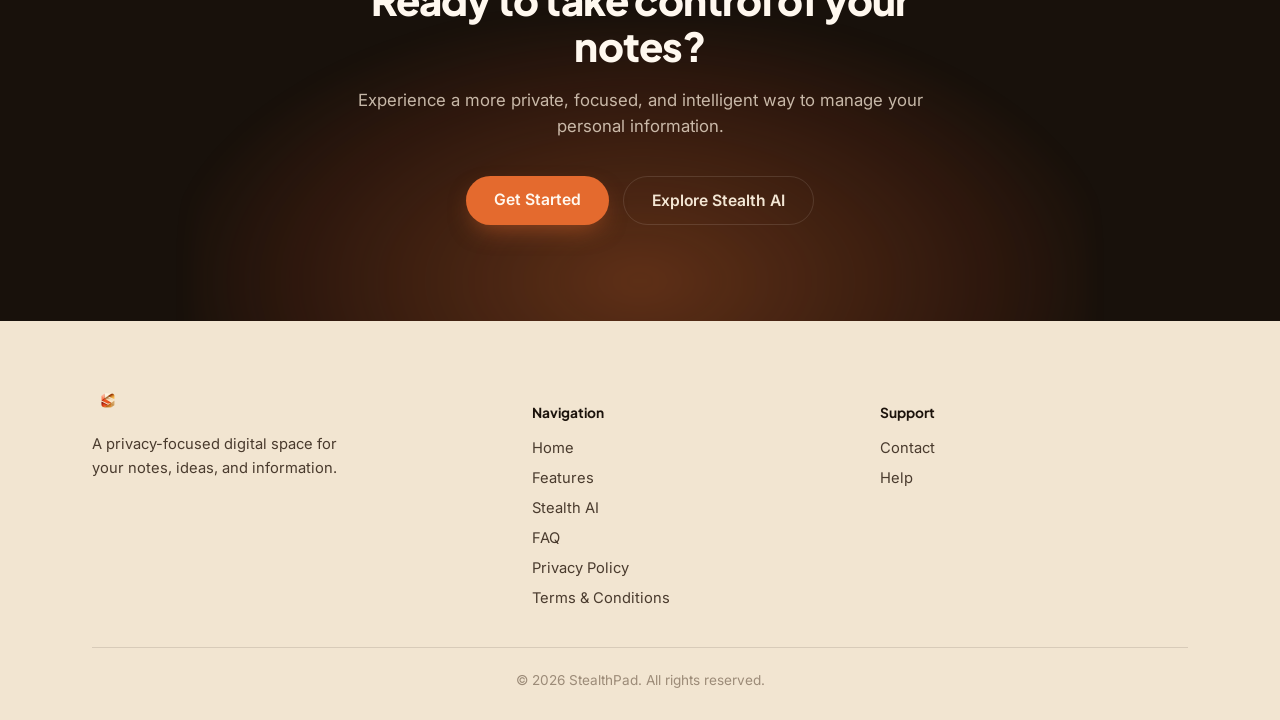
==== commit 2b81b445: "Change the logo from base64 to PNG" ====
--- a/docs/stealthpad-faq.html
+++ b/docs/stealthpad-faq.html
@@ -720,7 +720,7 @@
 <nav class="site-nav" id="siteNav">
   <div class="wrap nav-row">
     <a href="#" class="brand" aria-label="StealthPad home">
-      <img src="[data-uri]